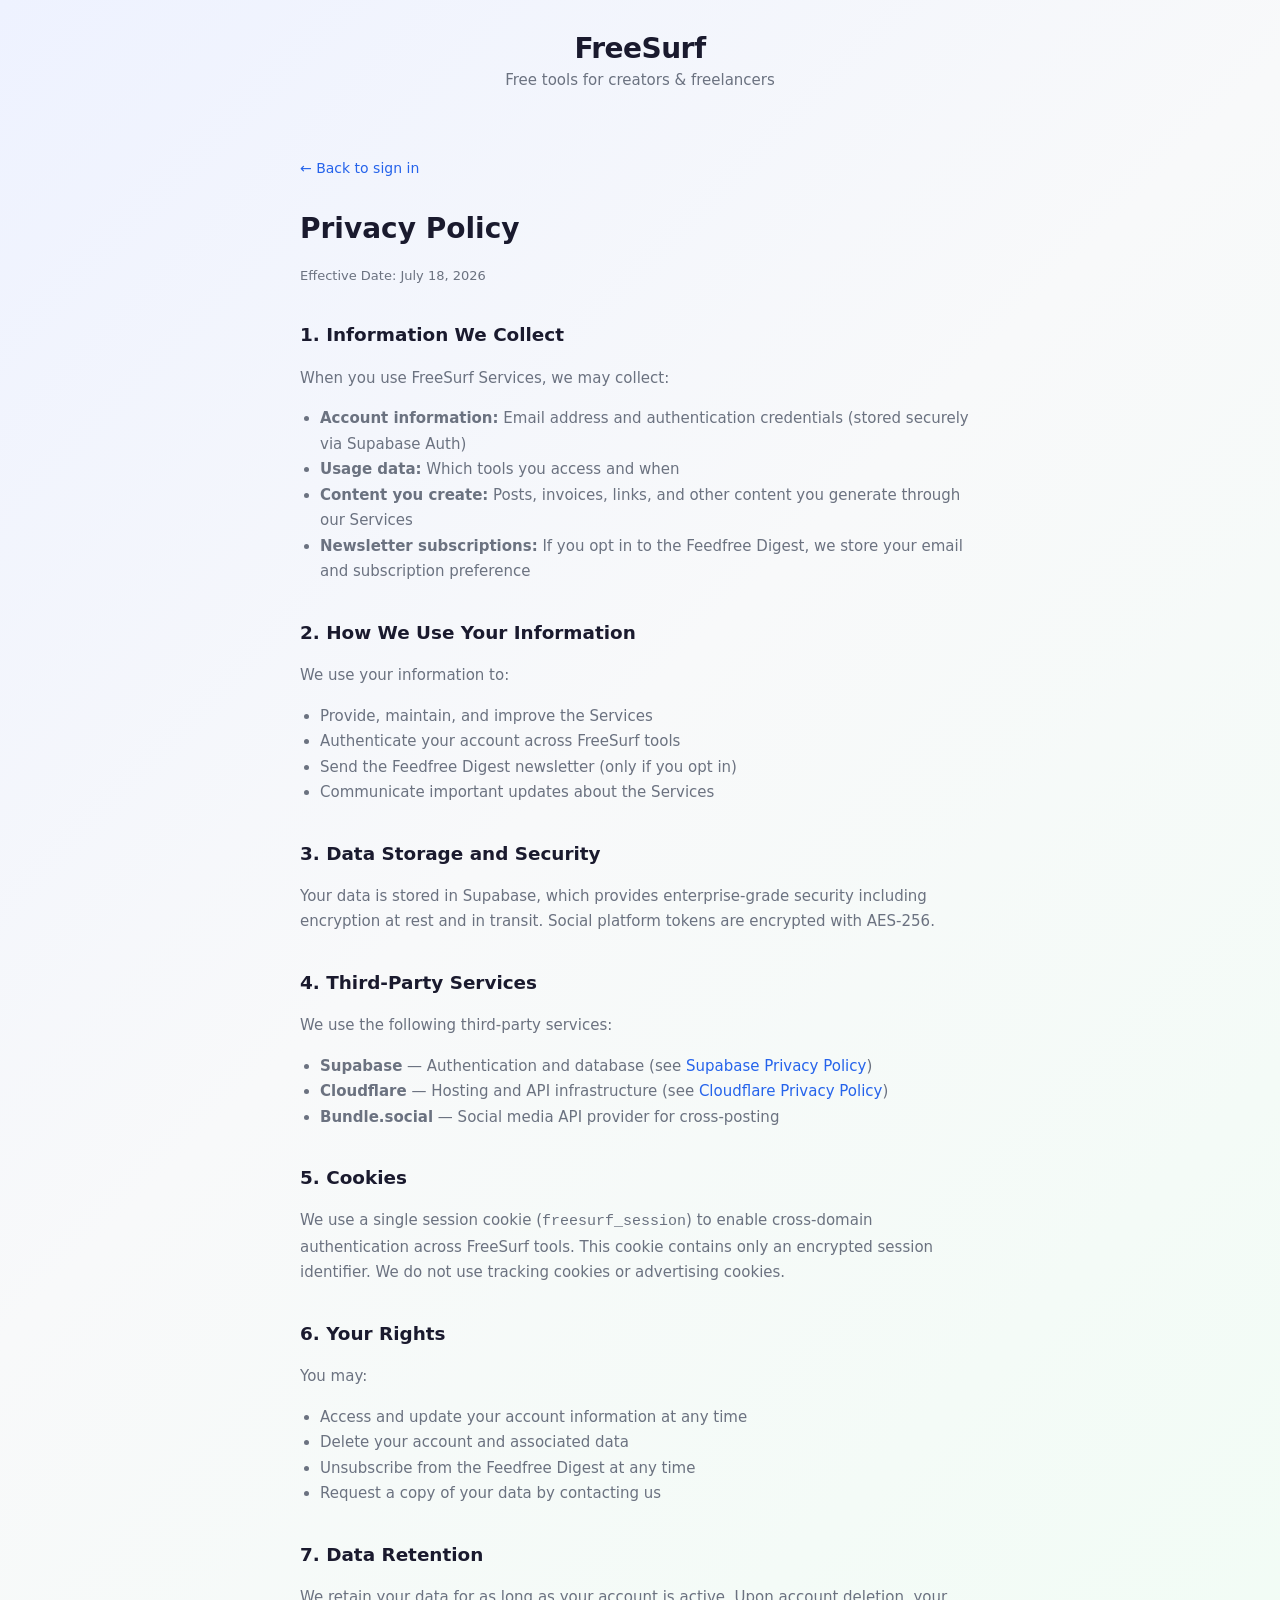
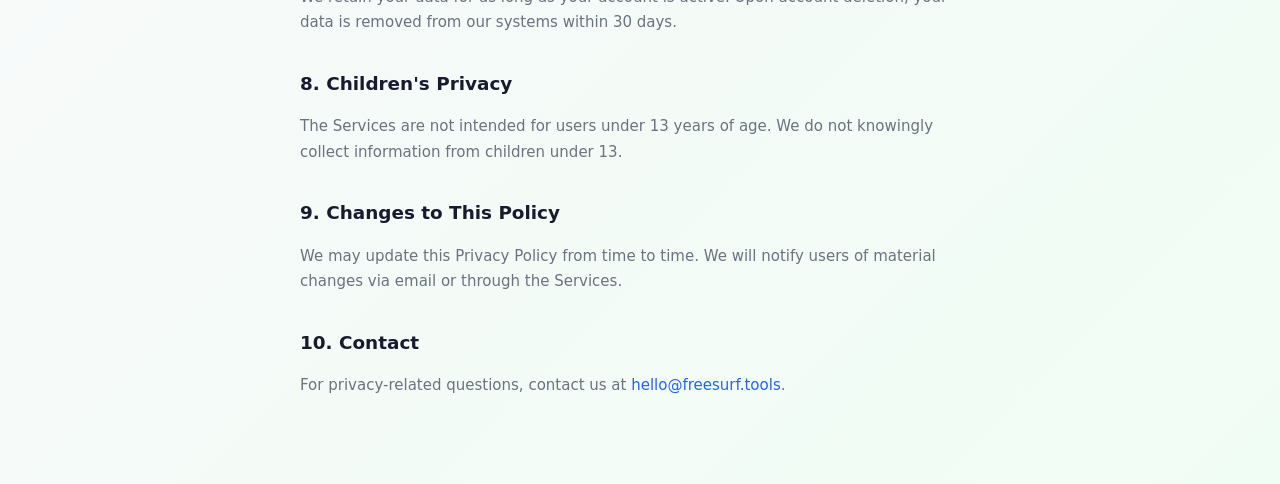
==== privacy.html @ 84cd0336 "Add shared FreeSurf footer with consistent styling" ====
<!DOCTYPE html>
<html lang="en">
<head>
  <meta charset="UTF-8" />
  <meta name="viewport" content="width=device-width, initial-scale=1.0" />
  <title>Privacy Policy — FreeSurf</title>
  <meta name="description" content="Privacy Policy for FreeSurf tools." />
  <link rel="stylesheet" href="./css/style.css" />
  <style>
    .legal-content { max-width: 720px; margin: 0 auto; padding: 40px 20px; line-height: 1.7; }
    .legal-content h1 { font-size: 1.75rem; margin-bottom: 8px; }
    .legal-content h2 { font-size: 1.15rem; margin-top: 32px; margin-bottom: 8px; }
    .legal-content p, .legal-content ul { color: var(--muted); font-size: 0.9375rem; }
    .legal-content ul { padding-left: 20px; }
    .legal-content .effective { font-size: 0.8125rem; color: var(--muted); margin-bottom: 32px; }
    .legal-back { display: block; margin-bottom: 24px; font-size: 0.875rem; }
  </style>
</head>
<body>
  <div class="auth-shell">
    <header class="auth-header">
      <a href="/" class="auth-logo">FreeSurf</a>
      <p class="auth-subtitle">Free tools for creators &amp; freelancers</p>
    </header>
    <div class="legal-content">
      <a href="/" class="legal-back">← Back to sign in</a>
      <h1>Privacy Policy</h1>
      <p class="effective">Effective Date: July 18, 2026</p>

      <h2>1. Information We Collect</h2>
      <p>When you use FreeSurf Services, we may collect:</p>
      <ul>
        <li><strong>Account information:</strong> Email address and authentication credentials (stored securely via Supabase Auth)</li>
        <li><strong>Usage data:</strong> Which tools you access and when</li>
        <li><strong>Content you create:</strong> Posts, invoices, links, and other content you generate through our Services</li>
        <li><strong>Newsletter subscriptions:</strong> If you opt in to the Feedfree Digest, we store your email and subscription preference</li>
      </ul>

      <h2>2. How We Use Your Information</h2>
      <p>We use your information to:</p>
      <ul>
        <li>Provide, maintain, and improve the Services</li>
        <li>Authenticate your account across FreeSurf tools</li>
        <li>Send the Feedfree Digest newsletter (only if you opt in)</li>
        <li>Communicate important updates about the Services</li>
      </ul>

      <h2>3. Data Storage and Security</h2>
      <p>Your data is stored in Supabase, which provides enterprise-grade security including encryption at rest and in transit. Social platform tokens are encrypted with AES-256.</p>

      <h2>4. Third-Party Services</h2>
      <p>We use the following third-party services:</p>
      <ul>
        <li><strong>Supabase</strong> — Authentication and database (see <a href="https://supabase.com/privacy" target="_blank">Supabase Privacy Policy</a>)</li>
        <li><strong>Cloudflare</strong> — Hosting and API infrastructure (see <a href="https://www.cloudflare.com/privacypolicy/" target="_blank">Cloudflare Privacy Policy</a>)</li>
        <li><strong>Bundle.social</strong> — Social media API provider for cross-posting</li>
      </ul>

      <h2>5. Cookies</h2>
      <p>We use a single session cookie (<code>freesurf_session</code>) to enable cross-domain authentication across FreeSurf tools. This cookie contains only an encrypted session identifier. We do not use tracking cookies or advertising cookies.</p>

      <h2>6. Your Rights</h2>
      <p>You may:</p>
      <ul>
        <li>Access and update your account information at any time</li>
        <li>Delete your account and associated data</li>
        <li>Unsubscribe from the Feedfree Digest at any time</li>
        <li>Request a copy of your data by contacting us</li>
      </ul>

      <h2>7. Data Retention</h2>
      <p>We retain your data for as long as your account is active. Upon account deletion, your data is removed from our systems within 30 days.</p>

      <h2>8. Children's Privacy</h2>
      <p>The Services are not intended for users under 13 years of age. We do not knowingly collect information from children under 13.</p>

      <h2>9. Changes to This Policy</h2>
      <p>We may update this Privacy Policy from time to time. We will notify users of material changes via email or through the Services.</p>

      <h2>10. Contact</h2>
      <p>For privacy-related questions, contact us at <a href="mailto:hello@freesurf.tools">hello@freesurf.tools</a>.</p>
    </div>
  </div>
</body>
</html>
---- css/style.css ----
:root {
  --bg: #f8f9fa;
  --card: #ffffff;
  --ink: #1a1a2e;
  --muted: #6b7280;
  --line: #e5e7eb;
  --accent: #2563eb;
  --accent-hover: #1d4ed8;
  --error: #dc2626;
  --success: #059669;
  --radius: 10px;
}

* { box-sizing: border-box; }

body {
  margin: 0;
  font-family: Inter, "Segoe UI", Roboto, system-ui, sans-serif;
  color: var(--ink);
  background: linear-gradient(135deg, #eef2ff 0%, #f8f9fa 40%, #f0fdf4 100%);
  min-height: 100vh;
}

a { color: var(--accent); text-decoration: none; }
a:hover { text-decoration: underline; }

.auth-shell {
  display: flex;
  flex-direction: column;
  align-items: center;
  justify-content: center;
  min-height: 100vh;
  padding: 32px 20px;
}

.auth-header {
  text-align: center;
  margin-bottom: 28px;
}

.auth-logo {
  font-size: 28px;
  font-weight: 700;
  color: var(--ink);
  letter-spacing: -0.5px;
}
.auth-logo:hover { text-decoration: none; }

.auth-subtitle {
  margin: 6px 0 0;
  color: var(--muted);
  font-size: 15px;
}

.auth-card {
  background: var(--card);
  border-radius: var(--radius);
  box-shadow: 0 4px 24px rgba(0, 0, 0, 0.06), 0 1px 3px rgba(0, 0, 0, 0.04);
  width: 100%;
  max-width: 420px;
  padding: 32px 28px;
}

.auth-tabs {
  display: flex;
  border-bottom: 2px solid var(--line);
  margin-bottom: 24px;
}

.auth-tab {
  flex: 1;
  padding: 10px 0;
  background: none;
  border: none;
  font-size: 15px;
  font-weight: 500;
  color: var(--muted);
  cursor: pointer;
  border-bottom: 2px solid transparent;
  margin-bottom: -2px;
  transition: color 0.15s;
}
.auth-tab:hover { color: var(--ink); }

.auth-tab-active {
  color: var(--accent);
  border-bottom-color: var(--accent);
}
.auth-tab-active:hover { color: var(--accent); }

.auth-form {
  display: flex;
  flex-direction: column;
  gap: 16px;
}

.auth-form-hidden { display: none; }

.field {
  display: flex;
  flex-direction: column;
  gap: 5px;
}

.field span {
  font-size: 13px;
  font-weight: 500;
  color: var(--muted);
  letter-spacing: 0.01em;
}

.field input {
  padding: 10px 12px;
  border: 1.5px solid var(--line);
  border-radius: 6px;
  font-size: 15px;
  color: var(--ink);
  background: var(--bg);
  transition: border-color 0.15s;
}
.field input:focus {
  outline: none;
  border-color: var(--accent);
  box-shadow: 0 0 0 3px rgba(37, 99, 235, 0.1);
}

.btn {
  padding: 11px 20px;
  border: none;
  border-radius: 6px;
  font-size: 15px;
  font-weight: 600;
  cursor: pointer;
  transition: background 0.15s, transform 0.1s;
}
.btn:active { transform: scale(0.98); }

.btn-primary {
  background: var(--accent);
  color: #fff;
}
.btn-primary:hover { background: var(--accent-hover); }
.btn-primary:disabled { opacity: 0.6; cursor: not-allowed; }

.auth-feedback {
  margin: 0;
  font-size: 13px;
  min-height: 20px;
  display: none;
}

.auth-feedback.is-visible { display: block; }

.auth-feedback[data-mode="error"] { color: var(--error); }
.auth-feedback[data-mode="success"] { color: var(--success); }
.auth-feedback[data-mode="idle"] { color: var(--muted); }

.auth-footer-text {
  margin: 20px 0 0;
  font-size: 12px;
  color: var(--muted);
  text-align: center;
  line-height: 1.5;
}

/* Checkbox fields */
.field-checkbox {
  display: flex;
  align-items: flex-start;
  gap: 8px;
  font-size: 13px;
  color: var(--muted);
  line-height: 1.4;
  cursor: pointer;
}
.field-checkbox input[type="checkbox"] {
  margin-top: 2px;
  width: 16px;
  height: 16px;
  accent-color: var(--accent);
  flex-shrink: 0;
}
.field-checkbox a {
  color: var(--accent);
  text-decoration: underline;
}
.field-checkbox strong {
  color: var(--ink);
}

@media (max-width: 480px) {
  .auth-card { padding: 24px 18px; }
}

/* ── Shared FreeSurf footer ── */
.freesurf-footer {
  border-top: 1px solid var(--border);
  background: var(--surface);
  padding: 40px 24px 24px;
  margin-top: 48px;
  font-family: "Inter", -apple-system, BlinkMacSystemFont, "Segoe UI", Roboto, sans-serif;
  color: var(--text);
}

.freesurf-footer-inner {
  max-width: 960px;
  margin: 0 auto;
  display: flex;
  justify-content: space-between;
  gap: 40px;
  flex-wrap: wrap;
}

.freesurf-footer-brand { max-width: 300px; }

.freesurf-footer-logo {
  font-size: 1.1rem;
  font-weight: 700;
  color: var(--brand);
  text-decoration: none;
  letter-spacing: -0.02em;
}

.freesurf-footer-tagline {
  margin: 8px 0 0;
  font-size: 0.8125rem;
  color: var(--text-muted);
  line-height: 1.5;
}

.freesurf-footer-links {
  display: flex;
  gap: 48px;
  flex-wrap: wrap;
}

.freesurf-footer-col {
  display: flex;
  flex-direction: column;
  gap: 8px;
}

.freesurf-footer-heading {
  font-size: 0.75rem;
  font-weight: 700;
  text-transform: uppercase;
  letter-spacing: 0.05em;
  color: var(--text-muted);
  margin-bottom: 4px;
}

.freesurf-footer-col a {
  font-size: 0.875rem;
  color: var(--text-secondary);
  text-decoration: none;
  transition: color 0.15s;
}
.freesurf-footer-col a:hover { color: var(--brand); }

.freesurf-footer-bottom {
  max-width: 960px;
  margin: 28px auto 0;
  padding-top: 16px;
  border-top: 1px solid var(--border);
  display: flex;
  justify-content: space-between;
  gap: 16px;
  font-size: 0.75rem;
  color: var(--text-muted);
  flex-wrap: wrap;
}

@media (max-width: 640px) {
  .freesurf-footer-inner { flex-direction: column; gap: 24px; }
  .freesurf-footer-bottom { flex-direction: column; text-align: center; }
}
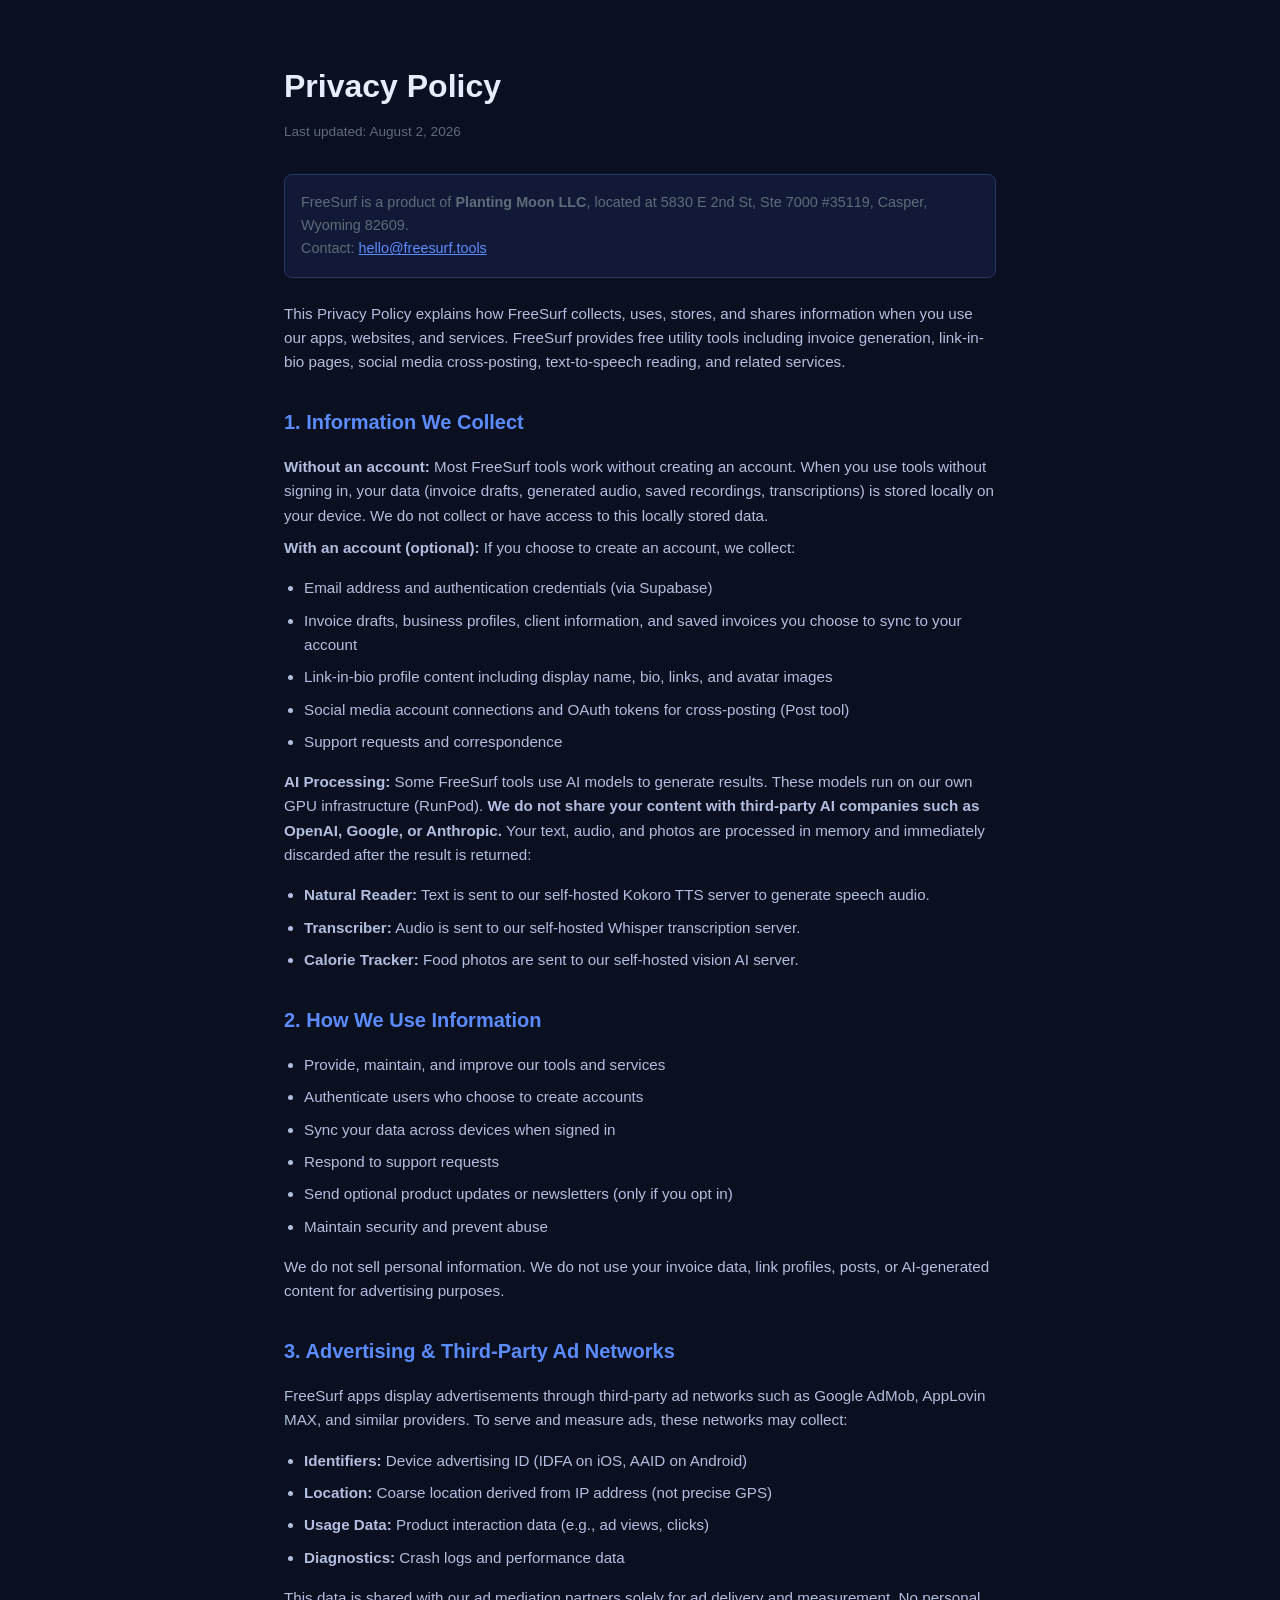
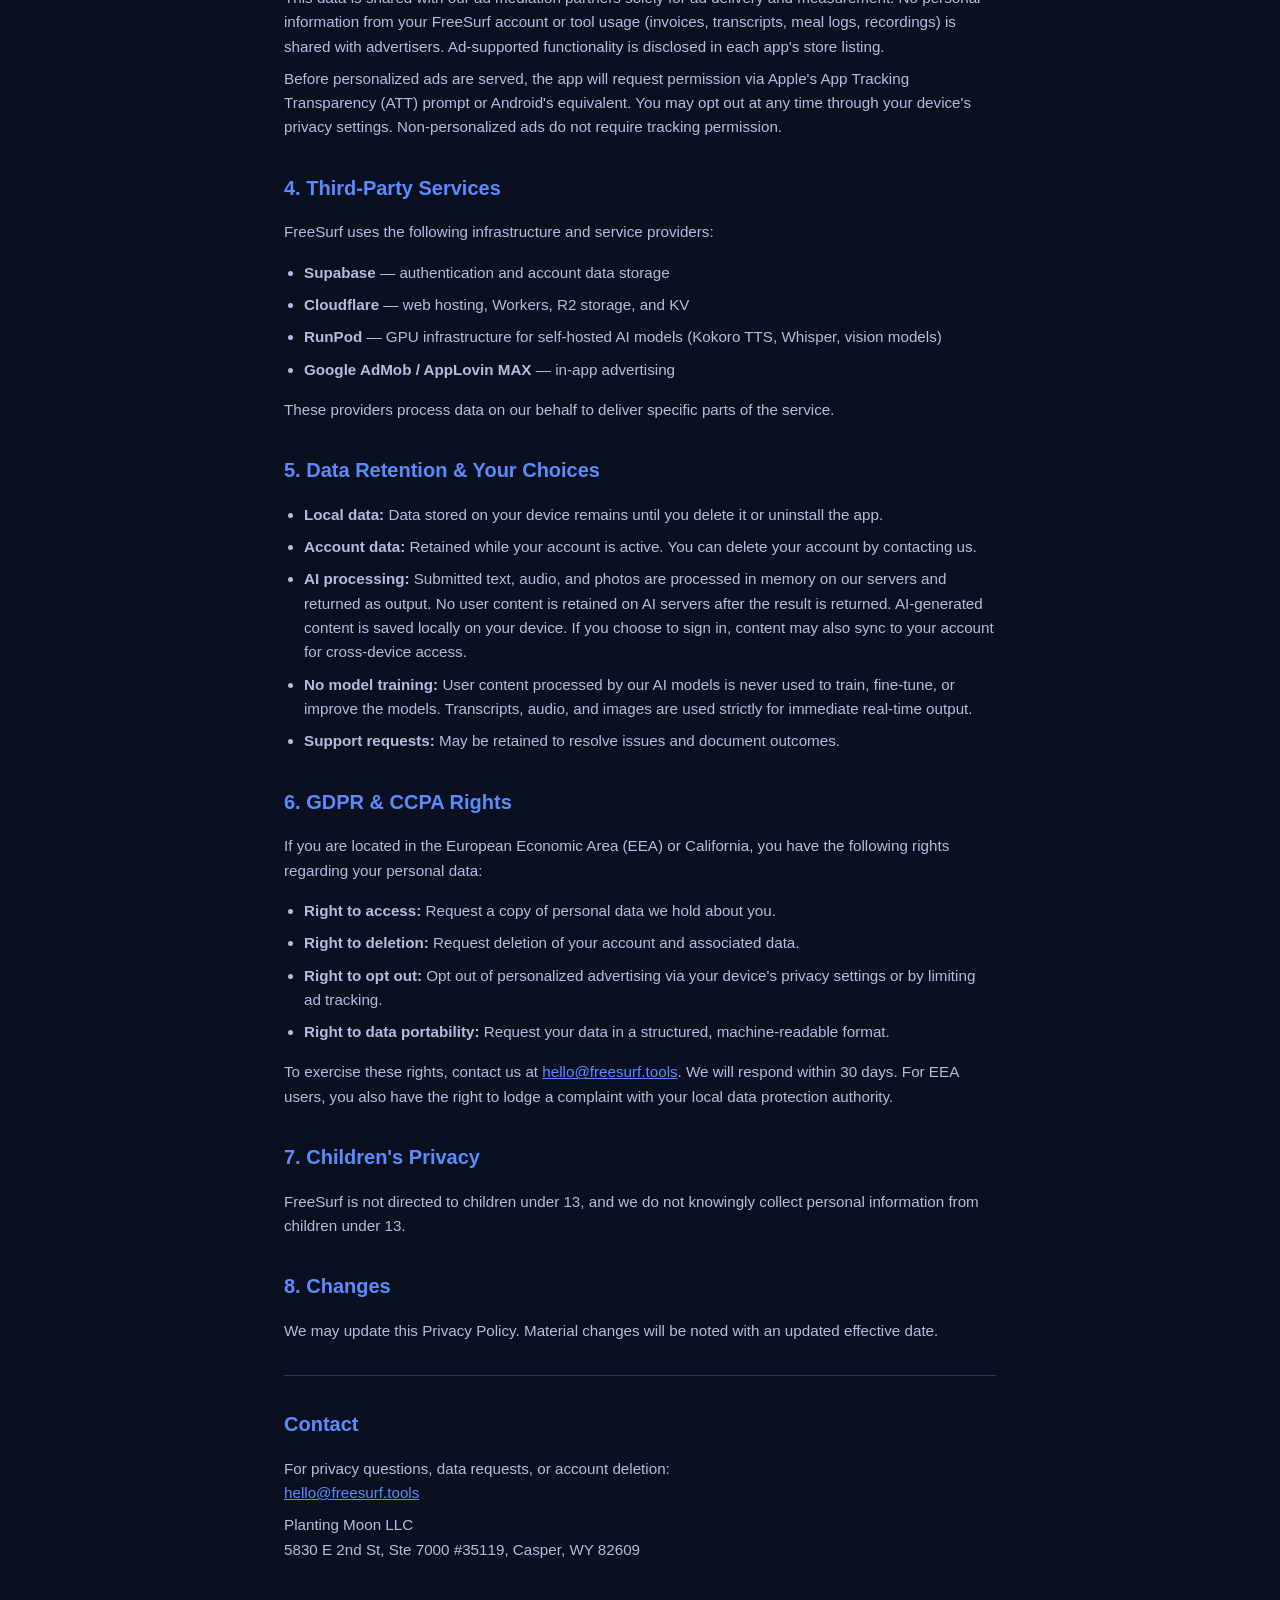
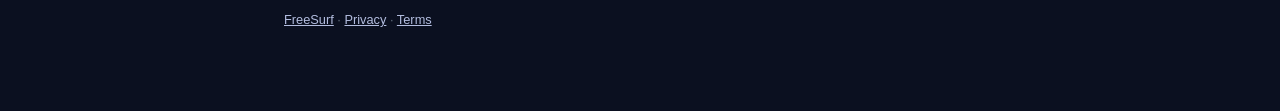
==== commit f5564bfc: "Remove Image Maker / third-party image-gen references from privacy and terms" ====
--- a/privacy.html
+++ b/privacy.html
@@ -4,82 +4,123 @@
   <meta charset="UTF-8" />
   <meta name="viewport" content="width=device-width, initial-scale=1.0" />
   <title>Privacy Policy — FreeSurf</title>
-  <meta name="description" content="Privacy Policy for FreeSurf tools." />
-  <link rel="stylesheet" href="./css/style.css" />
+  <meta name="description" content="Privacy policy for FreeSurf — free tools for freelancers and small businesses." />
   <style>
-    .legal-content { max-width: 720px; margin: 0 auto; padding: 40px 20px; line-height: 1.7; }
-    .legal-content h1 { font-size: 1.75rem; margin-bottom: 8px; }
-    .legal-content h2 { font-size: 1.15rem; margin-top: 32px; margin-bottom: 8px; }
-    .legal-content p, .legal-content ul { color: var(--muted); font-size: 0.9375rem; }
-    .legal-content ul { padding-left: 20px; }
-    .legal-content .effective { font-size: 0.8125rem; color: var(--muted); margin-bottom: 32px; }
-    .legal-back { display: block; margin-bottom: 24px; font-size: 0.875rem; }
+    :root { --bg: #0b1020; --card: #111937; --text: #e8ecff; --muted: #b3bddf; --accent: #5b8cff; --border: #2a3568; }
+    * { box-sizing: border-box; }
+    body { margin: 0; font-family: Inter, Segoe UI, Roboto, Arial, sans-serif; background: var(--bg); color: var(--text); line-height: 1.6; }
+    a { color: var(--accent); }
+    .wrap { max-width: 760px; margin: 0 auto; padding: 40px 24px 80px; }
+    h1 { font-size: 2rem; margin-bottom: 8px; }
+    h2 { font-size: 1.25rem; margin-top: 32px; color: var(--accent); }
+    p, li { color: var(--muted); font-size: 0.95rem; margin: 8px 0; }
+    ul { padding-left: 20px; }
+    .updated { font-size: 0.85rem; color: #5f6b7a; margin-bottom: 32px; }
+    .entity { font-size: 0.9rem; color: #5f6b7a; margin-bottom: 24px; padding: 16px; background: var(--card); border-radius: 8px; border: 1px solid var(--border); }
+    hr { border: 0; border-top: 1px solid var(--border); margin: 32px 0; }
+    footer { margin-top: 48px; font-size: 0.8rem; color: #5f6b7a; }
+    footer a { color: var(--muted); }
   </style>
 </head>
 <body>
-  <div class="auth-shell">
-    <header class="auth-header">
-      <a href="/" class="auth-logo">FreeSurf</a>
-      <p class="auth-subtitle">Free tools for creators &amp; freelancers</p>
-    </header>
-    <div class="legal-content">
-      <a href="/" class="legal-back">← Back to sign in</a>
-      <h1>Privacy Policy</h1>
-      <p class="effective">Effective Date: July 18, 2026</p>
+  <div class="wrap">
+    <h1>Privacy Policy</h1>
+    <p class="updated">Last updated: August 2, 2026</p>
 
-      <h2>1. Information We Collect</h2>
-      <p>When you use FreeSurf Services, we may collect:</p>
-      <ul>
-        <li><strong>Account information:</strong> Email address and authentication credentials (stored securely via Supabase Auth)</li>
-        <li><strong>Usage data:</strong> Which tools you access and when</li>
-        <li><strong>Content you create:</strong> Posts, invoices, links, and other content you generate through our Services</li>
-        <li><strong>Newsletter subscriptions:</strong> If you opt in to the Feedfree Digest, we store your email and subscription preference</li>
-      </ul>
+    <div class="entity">
+      FreeSurf is a product of <strong>Planting Moon LLC</strong>, located at 5830 E 2nd St, Ste 7000 #35119, Casper, Wyoming 82609.<br />
+      Contact: <a href="mailto:hello@freesurf.tools">hello@freesurf.tools</a>
+    </div>
 
-      <h2>2. How We Use Your Information</h2>
-      <p>We use your information to:</p>
-      <ul>
-        <li>Provide, maintain, and improve the Services</li>
-        <li>Authenticate your account across FreeSurf tools</li>
-        <li>Send the Feedfree Digest newsletter (only if you opt in)</li>
-        <li>Communicate important updates about the Services</li>
-      </ul>
+    <p>This Privacy Policy explains how FreeSurf collects, uses, stores, and shares information when you use our apps, websites, and services. FreeSurf provides free utility tools including invoice generation, link-in-bio pages, social media cross-posting, text-to-speech reading, and related services.</p>
 
-      <h2>3. Data Storage and Security</h2>
-      <p>Your data is stored in Supabase, which provides enterprise-grade security including encryption at rest and in transit. Social platform tokens are encrypted with AES-256.</p>
+    <h2>1. Information We Collect</h2>
 
-      <h2>4. Third-Party Services</h2>
-      <p>We use the following third-party services:</p>
-      <ul>
-        <li><strong>Supabase</strong> — Authentication and database (see <a href="https://supabase.com/privacy" target="_blank">Supabase Privacy Policy</a>)</li>
-        <li><strong>Cloudflare</strong> — Hosting and API infrastructure (see <a href="https://www.cloudflare.com/privacypolicy/" target="_blank">Cloudflare Privacy Policy</a>)</li>
-        <li><strong>Bundle.social</strong> — Social media API provider for cross-posting</li>
-      </ul>
+    <p><strong>Without an account:</strong> Most FreeSurf tools work without creating an account. When you use tools without signing in, your data (invoice drafts, generated audio, saved recordings, transcriptions) is stored locally on your device. We do not collect or have access to this locally stored data.</p>
 
-      <h2>5. Cookies</h2>
-      <p>We use a single session cookie (<code>freesurf_session</code>) to enable cross-domain authentication across FreeSurf tools. This cookie contains only an encrypted session identifier. We do not use tracking cookies or advertising cookies.</p>
+    <p><strong>With an account (optional):</strong> If you choose to create an account, we collect:</p>
+    <ul>
+      <li>Email address and authentication credentials (via Supabase)</li>
+      <li>Invoice drafts, business profiles, client information, and saved invoices you choose to sync to your account</li>
+      <li>Link-in-bio profile content including display name, bio, links, and avatar images</li>
+      <li>Social media account connections and OAuth tokens for cross-posting (Post tool)</li>
+      <li>Support requests and correspondence</li>
+    </ul>
 
-      <h2>6. Your Rights</h2>
-      <p>You may:</p>
-      <ul>
-        <li>Access and update your account information at any time</li>
-        <li>Delete your account and associated data</li>
-        <li>Unsubscribe from the Feedfree Digest at any time</li>
-        <li>Request a copy of your data by contacting us</li>
-      </ul>
+    <p><strong>AI Processing:</strong> Some FreeSurf tools use AI models to generate results. These models run on our own GPU infrastructure (RunPod). <strong>We do not share your content with third-party AI companies such as OpenAI, Google, or Anthropic.</strong> Your text, audio, and photos are processed in memory and immediately discarded after the result is returned:</p>
+    <ul>
+      <li><strong>Natural Reader:</strong> Text is sent to our self-hosted Kokoro TTS server to generate speech audio.</li>
+      <li><strong>Transcriber:</strong> Audio is sent to our self-hosted Whisper transcription server.</li>
+      <li><strong>Calorie Tracker:</strong> Food photos are sent to our self-hosted vision AI server.</li>
+    </ul>
 
-      <h2>7. Data Retention</h2>
-      <p>We retain your data for as long as your account is active. Upon account deletion, your data is removed from our systems within 30 days.</p>
+    <h2>2. How We Use Information</h2>
+    <ul>
+      <li>Provide, maintain, and improve our tools and services</li>
+      <li>Authenticate users who choose to create accounts</li>
+      <li>Sync your data across devices when signed in</li>
+      <li>Respond to support requests</li>
+      <li>Send optional product updates or newsletters (only if you opt in)</li>
+      <li>Maintain security and prevent abuse</li>
+    </ul>
+    <p>We do not sell personal information. We do not use your invoice data, link profiles, posts, or AI-generated content for advertising purposes.</p>
 
-      <h2>8. Children's Privacy</h2>
-      <p>The Services are not intended for users under 13 years of age. We do not knowingly collect information from children under 13.</p>
+    <h2>3. Advertising & Third-Party Ad Networks</h2>
+    <p>FreeSurf apps display advertisements through third-party ad networks such as Google AdMob, AppLovin MAX, and similar providers. To serve and measure ads, these networks may collect:</p>
+    <ul>
+      <li><strong>Identifiers:</strong> Device advertising ID (IDFA on iOS, AAID on Android)</li>
+      <li><strong>Location:</strong> Coarse location derived from IP address (not precise GPS)</li>
+      <li><strong>Usage Data:</strong> Product interaction data (e.g., ad views, clicks)</li>
+      <li><strong>Diagnostics:</strong> Crash logs and performance data</li>
+    </ul>
+    <p>This data is shared with our ad mediation partners solely for ad delivery and measurement. No personal information from your FreeSurf account or tool usage (invoices, transcripts, meal logs, recordings) is shared with advertisers. Ad-supported functionality is disclosed in each app's store listing.</p>
+    <p>Before personalized ads are served, the app will request permission via Apple's App Tracking Transparency (ATT) prompt or Android's equivalent. You may opt out at any time through your device's privacy settings. Non-personalized ads do not require tracking permission.</p>
 
-      <h2>9. Changes to This Policy</h2>
-      <p>We may update this Privacy Policy from time to time. We will notify users of material changes via email or through the Services.</p>
+    <h2>4. Third-Party Services</h2>
+    <p>FreeSurf uses the following infrastructure and service providers:</p>
+    <ul>
+      <li><strong>Supabase</strong> — authentication and account data storage</li>
+      <li><strong>Cloudflare</strong> — web hosting, Workers, R2 storage, and KV</li>
+      <li><strong>RunPod</strong> — GPU infrastructure for self-hosted AI models (Kokoro TTS, Whisper, vision models)</li>
+      <li><strong>Google AdMob / AppLovin MAX</strong> — in-app advertising</li>
+    </ul>
+    <p>These providers process data on our behalf to deliver specific parts of the service.</p>
 
-      <h2>10. Contact</h2>
-      <p>For privacy-related questions, contact us at <a href="mailto:hello@freesurf.tools">hello@freesurf.tools</a>.</p>
-    </div>
+    <h2>5. Data Retention & Your Choices</h2>
+    <ul>
+      <li><strong>Local data:</strong> Data stored on your device remains until you delete it or uninstall the app.</li>
+      <li><strong>Account data:</strong> Retained while your account is active. You can delete your account by contacting us.</li>
+      <li><strong>AI processing:</strong> Submitted text, audio, and photos are processed in memory on our servers and returned as output. No user content is retained on AI servers after the result is returned. AI-generated content is saved locally on your device. If you choose to sign in, content may also sync to your account for cross-device access.</li>
+      <li><strong>No model training:</strong> User content processed by our AI models is never used to train, fine-tune, or improve the models. Transcripts, audio, and images are used strictly for immediate real-time output.</li>
+      <li><strong>Support requests:</strong> May be retained to resolve issues and document outcomes.</li>
+    </ul>
+
+    <h2>6. GDPR & CCPA Rights</h2>
+    <p>If you are located in the European Economic Area (EEA) or California, you have the following rights regarding your personal data:</p>
+    <ul>
+      <li><strong>Right to access:</strong> Request a copy of personal data we hold about you.</li>
+      <li><strong>Right to deletion:</strong> Request deletion of your account and associated data.</li>
+      <li><strong>Right to opt out:</strong> Opt out of personalized advertising via your device's privacy settings or by limiting ad tracking.</li>
+      <li><strong>Right to data portability:</strong> Request your data in a structured, machine-readable format.</li>
+    </ul>
+    <p>To exercise these rights, contact us at <a href="mailto:hello@freesurf.tools">hello@freesurf.tools</a>. We will respond within 30 days. For EEA users, you also have the right to lodge a complaint with your local data protection authority.</p>
+
+    <h2>7. Children's Privacy</h2>
+    <p>FreeSurf is not directed to children under 13, and we do not knowingly collect personal information from children under 13.</p>
+
+    <h2>8. Changes</h2>
+    <p>We may update this Privacy Policy. Material changes will be noted with an updated effective date.</p>
+
+    <hr />
+
+    <h2>Contact</h2>
+    <p>For privacy questions, data requests, or account deletion:<br />
+    <a href="mailto:hello@freesurf.tools">hello@freesurf.tools</a></p>
+    <p>Planting Moon LLC<br />5830 E 2nd St, Ste 7000 #35119, Casper, WY 82609</p>
+
+    <footer>
+      <a href="/">FreeSurf</a> · <a href="/privacy">Privacy</a> · <a href="/terms">Terms</a>
+    </footer>
   </div>
 </body>
 </html>
